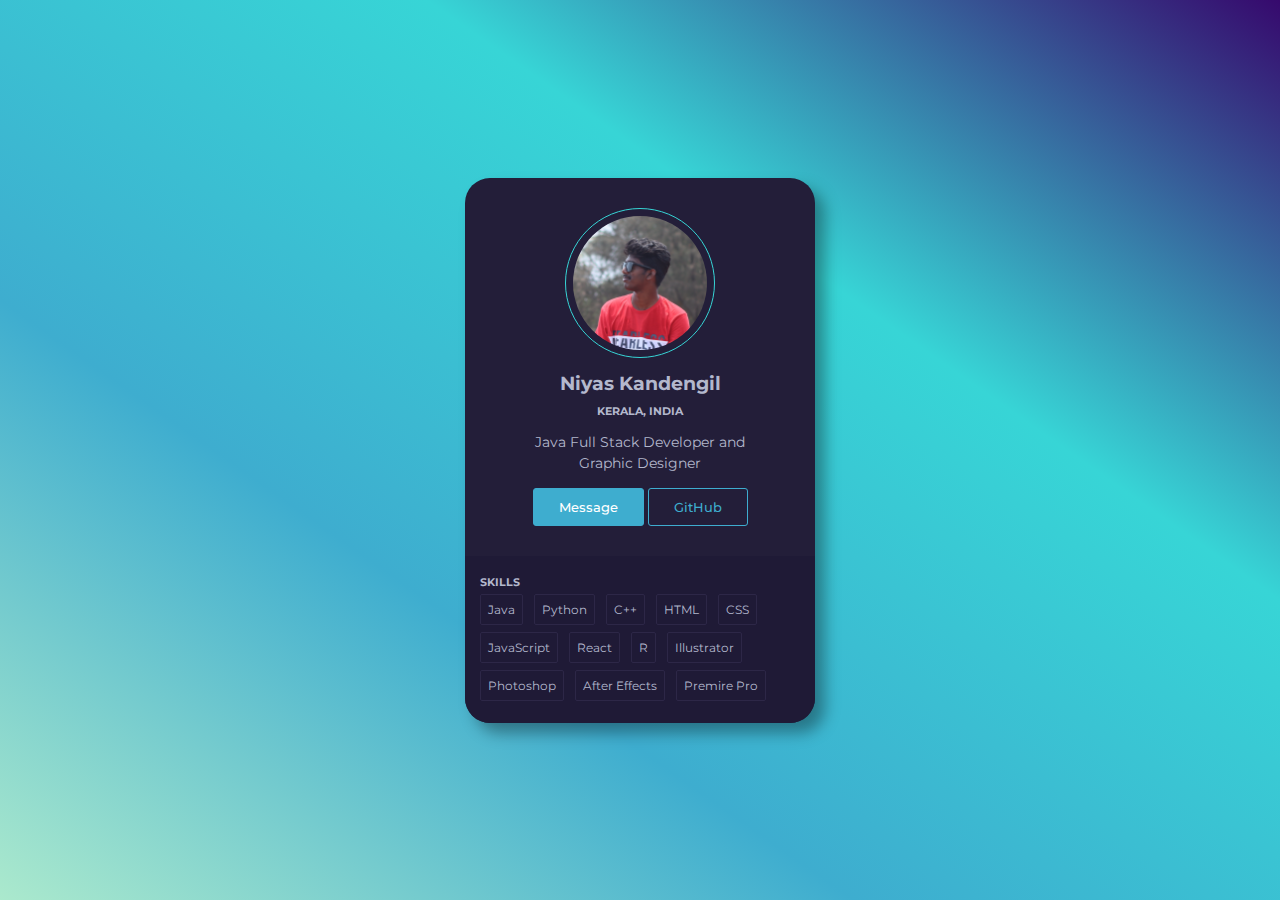
==== index.html @ 4768829c "Rename profilecard.html to index.html" ====
<!DOCTYPE html>
<html lang="en">
<head>
    <meta charset="UTF-8">
    <meta http-equiv="X-UA-Compatible" content="IE=edge">
    <meta name="viewport" content="width=device-width, initial-scale=1.0">
    <title>Niyas Kandengil</title>
    
    <link rel="stylesheet" href="./profilecard.css">
    <link rel="stylesheet" href="fontawesome/css/all.css">
</head>
<body>
    <section>
        <div class="card">
            <img src="./img/Niyas.png" alt="profile-pic">
            <h3>Niyas Kandengil</h3>
            <h6>Kerala, India</h6>
            <p>Java Full Stack Developer and <br/> Graphic Designer</p>
            <div class="buttons">
                <button class="a" onclick="window.location.href = 'https://ig.me/atomic.in';">
                    <span>Message</span>
                </button>
                <button class="a b" onclick="window.location.href = 'https://github.com/niyaskandengil';">
                    <span>GitHub</span>
                </button>
            </div>
            <article>
            
            <div class="skills">
                <h6>Skills</h6>
                <ul>
                    <li>Java</li>
                    <li>Python</li>
                    <li>C++</li>
                    <li>HTML</li>
                    <li>CSS</li>
                    <li>JavaScript</li>
                    <li>React</li>
                    <li>R</li>
                    <li>Illustrator </li>
                    <li>Photoshop</li>
                    <li>After Effects</li>
                    <li>Premire Pro</li>
                </ul>            
            </div>
        </div>
    </section>    
</body>
</html>
---- profilecard.css ----
@import url('https://fonts.googleapis.com/css?family=Montserrat');

* {
	box-sizing: border-box;
}

body {
	background-image: linear-gradient(to right top, #ABE9CD,#3EADCF, #37D5D6 ,#36096D);
	font-family: Montserrat, sans-serif;
	
	display: flex;
	align-items: center;
	justify-content: center;
	flex-direction: column;
	min-height: 100vh;
	margin: 0;
}

h3 {
	margin: 10px 0;
}

h6 {
	margin: 5px 0;
	text-transform: uppercase;
}

p {
	font-size: 14px;
	line-height: 21px;
}

.card {
	background-color: #231E39;
	border-radius: 25px;
	box-shadow: 10px 10px 15px rgba(0,0,0,0.35);
	color: #B3B8CD;
	padding: 30px 0 0;
	position: relative;
	width: 350px;
	max-width: 100%;
	text-align: center;
	margin: 20px 0;
	overflow: hidden;
}



.card img {
	border: 1px solid #37D5D6;
	border-radius: 50%;
	padding: 7px;
	height: 150px;
	width: 150px;
}

button.a {
	background-color: #3EADCF;
	border: 1px solid #3EADCF;
	border-radius: 3px;
	color: #fff;
	font-family: Montserrat, sans-serif;
	font-weight: 500;
	padding: 10px 25px;
}
button.a span {
	cursor: pointer;
	display: inline-block;
	position: relative;
	transition: 0.5s;
}
button.a span:after {
	content: '\00bb';
	position: absolute;
	opacity: 0;
	top: 0;
	right: -20px;
	transition: 0.5s;
  }
  
  button.a:hover span {
	padding-right: 25px;
  }
  
  button.a:hover span:after {
	opacity: 1;
	right: 0;
  }
	
button.a.b {
	background-color: transparent;
	color: #3EADCF;
}

.skills {
	background-color: #1F1A36;
	text-align: left;
	padding: 15px;
	margin-top: 30px;
	margin-left: px;
}

.skills ul {
	
	list-style-type: none;
	margin: 0;
	padding: 0;
	margin-left: 0;
}

.skills ul li {
	border: 1px solid #2D2747;
	border-radius: 2px;
	display: inline-block;
	font-size: 12px;
	margin: 0 7px 7px 0;
	padding: 7px;
}
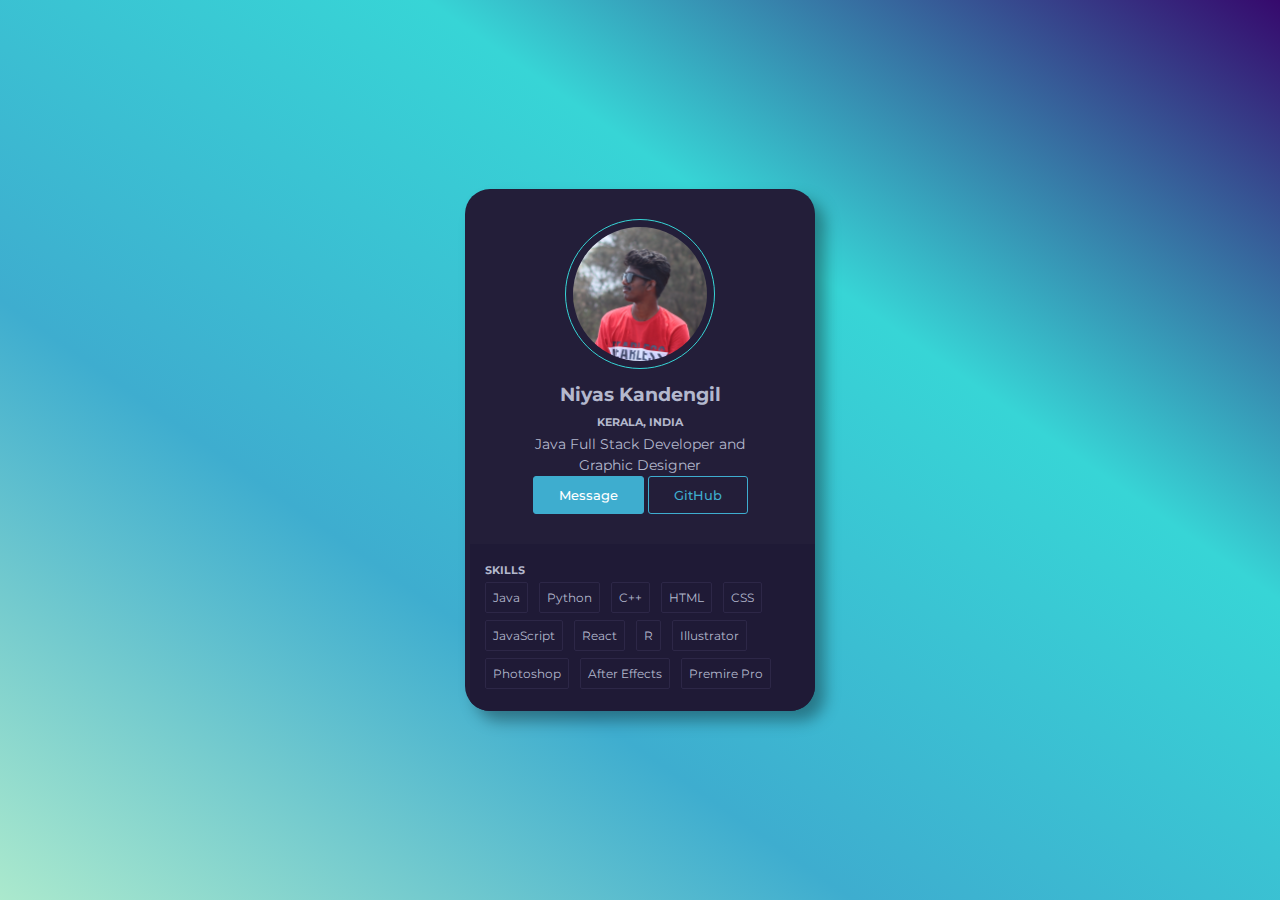
==== commit 17c68635: "Update index.html" ====
--- a/index.html
+++ b/index.html
@@ -5,7 +5,7 @@
     <meta http-equiv="X-UA-Compatible" content="IE=edge">
     <meta name="viewport" content="width=device-width, initial-scale=1.0">
     <title>Niyas Kandengil</title>
-    
+    <link rel="icon" href="img/logo.png">
     <link rel="stylesheet" href="./profilecard.css">
     <link rel="stylesheet" href="fontawesome/css/all.css">
 </head>
@@ -25,7 +25,7 @@
                 </button>
             </div>
             <article>
-            
+       
             <div class="skills">
                 <h6>Skills</h6>
                 <ul>
--- a/profilecard.css
+++ b/profilecard.css
@@ -1,13 +1,14 @@
 @import url('https://fonts.googleapis.com/css?family=Montserrat');
 
 * {
+	margin:0;
+	padding:0;
 	box-sizing: border-box;
 }
 
 body {
 	background-image: linear-gradient(to right top, #ABE9CD,#3EADCF, #37D5D6 ,#36096D);
 	font-family: Montserrat, sans-serif;
-	
 	display: flex;
 	align-items: center;
 	justify-content: center;
@@ -44,8 +45,6 @@
 	overflow: hidden;
 }
 
-
-
 .card img {
 	border: 1px solid #37D5D6;
 	border-radius: 50%;
@@ -63,12 +62,14 @@
 	font-weight: 500;
 	padding: 10px 25px;
 }
+
 button.a span {
 	cursor: pointer;
 	display: inline-block;
 	position: relative;
 	transition: 0.5s;
 }
+
 button.a span:after {
 	content: '\00bb';
 	position: absolute;
@@ -97,7 +98,7 @@
 	text-align: left;
 	padding: 15px;
 	margin-top: 30px;
-	margin-left: px;
+	margin-left: 5px;
 }
 
 .skills ul {
